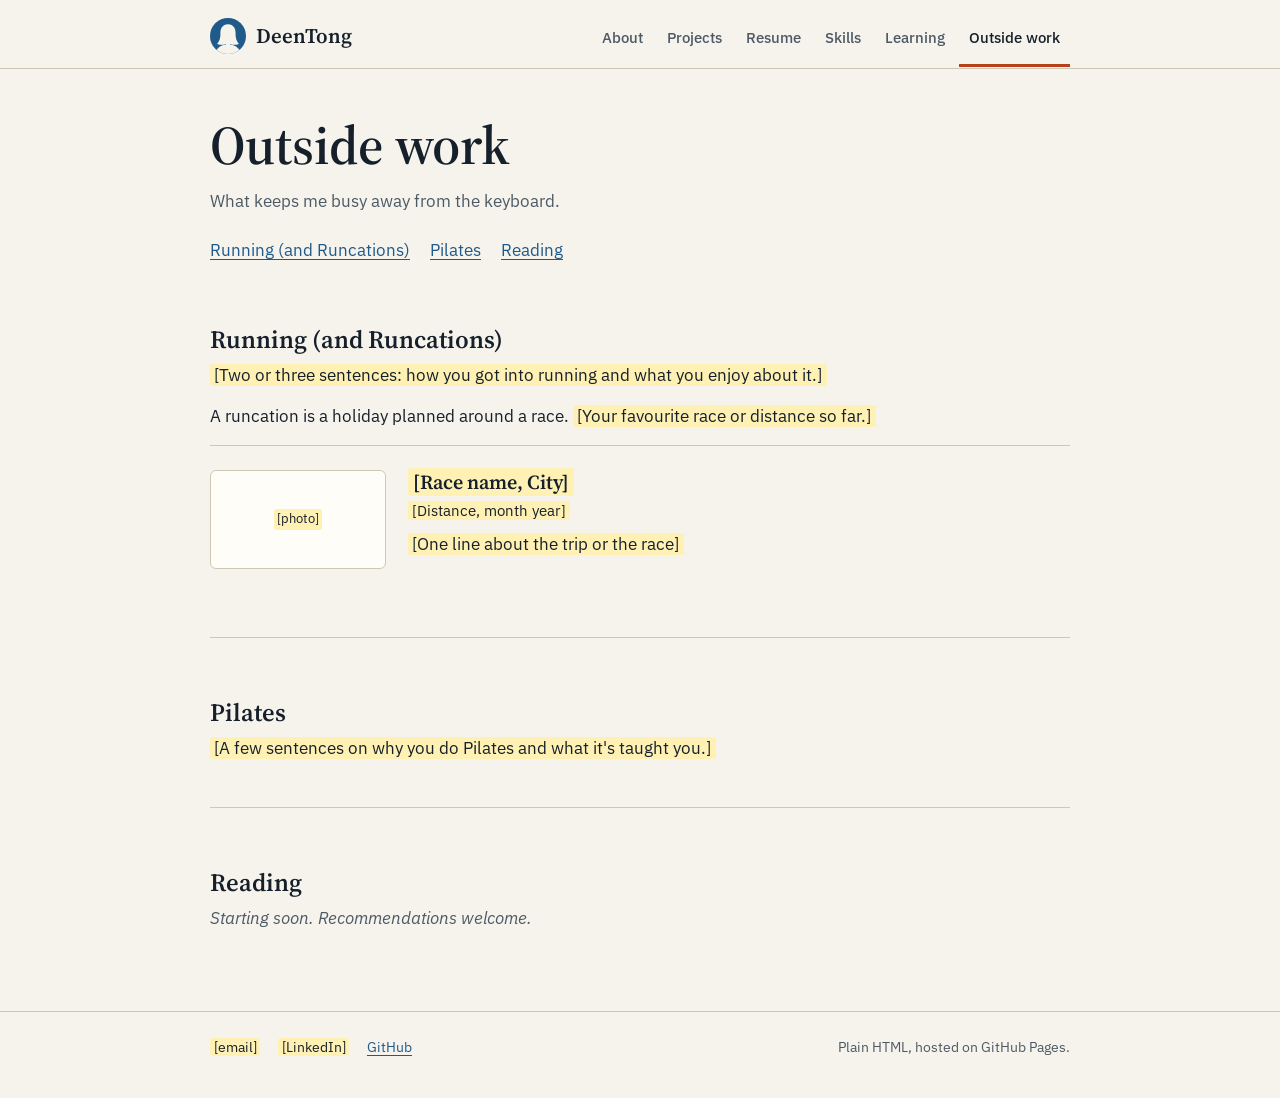
==== outside-work.html @ 31561c7c "Rebuild site as six tabs in the DeenTong design About, Projects, Resume, Skills, Learning and Outsid" ====
<!doctype html>
<html lang="en">
<head>
  <meta charset="utf-8">
  <meta name="viewport" content="width=device-width, initial-scale=1">
  <title>Outside work | DeenTong</title>
  <meta name="description" content="Running, runcations, Pilates and reading.">
  <link rel="icon" type="image/svg+xml" href="logo.svg">
  <link rel="preconnect" href="https://fonts.googleapis.com">
  <link rel="preconnect" href="https://fonts.gstatic.com" crossorigin>
  <link rel="stylesheet" href="https://fonts.googleapis.com/css2?family=Source+Serif+4:wght@400..700&family=IBM+Plex+Sans:wght@400;500;600&display=swap">
  <link rel="stylesheet" href="styles.css">
</head>
<body>
<a class="skip" href="#content">Skip to content</a>
<header class="site-header">
  <div class="inner">
    <a class="brand" href="index.html"><img src="logo.svg" alt="" width="36" height="36"><span>DeenTong</span></a>
    <nav class="tabs" aria-label="Main">
      <ul>
        <li><a href="index.html">About</a></li>
        <li><a href="projects.html">Projects</a></li>
        <li><a href="resume.html">Resume</a></li>
        <li><a href="skills.html">Skills</a></li>
        <li><a href="learning.html">Learning</a></li>
        <li><a href="outside-work.html" aria-current="page">Outside work</a></li>
      </ul>
    </nav>
  </div>
</header>
<main id="content">
<div class="page">
<h1>Outside work</h1>
<p class="intro">What keeps me busy away from the keyboard.</p>
<ul class="jump">
  <li><a href="#running">Running (and Runcations)</a></li>
  <li><a href="#pilates">Pilates</a></li>
  <li><a href="#reading">Reading</a></li>
</ul>

<section class="life" id="running" aria-labelledby="running-h">
  <h2 id="running-h">Running (and Runcations)</h2>
  <p><span class="todo">[Two or three sentences: how you got into running and what you enjoy about it.]</span></p>
  <p>A runcation is a holiday planned around a race. <span class="todo">[Your favourite race or distance so far.]</span></p>
  <ul class="rows">
    <li class="row">
      <div class="tile blank"><span class="todo">[photo]</span></div>
      <div>
        <h3><span class="todo">[Race name, City]</span></h3>
        <p class="by"><span class="todo">[Distance, month year]</span></p>
        <p class="take"><span class="todo">[One line about the trip or the race]</span></p>
      </div>
    </li>
  </ul>
</section>

<section class="life" id="pilates" aria-labelledby="pilates-h">
  <h2 id="pilates-h">Pilates</h2>
  <p><span class="todo">[A few sentences on why you do Pilates and what it's taught you.]</span></p>
</section>

<section class="life" id="reading" aria-labelledby="reading-h">
  <h2 id="reading-h">Reading</h2>
  <p class="soon">Starting soon. Recommendations welcome.</p>
</section>
</div>
</main>
<footer class="site-footer">
  <div class="inner">
    <ul>
      <li><span class="todo">[email]</span></li>
      <li><span class="todo">[LinkedIn]</span></li>
      <li><a href="https://github.com/tde-deentong">GitHub</a></li>
    </ul>
    <span>Plain HTML, hosted on GitHub Pages.</span>
  </div>
</footer>
</body>
</html>
---- styles.css ----
/* DeenTong site styles. Palette and type carried over from the deentong repo. */
:root {
  --bg: #F6F3EC; --fg: #16202B; --muted: #4d5a66; --line: #CFC7B5; --card: #FFFDF8;
  --accent: #B5411A; --link: #1F5A8A; --todo-bg: #fff0b3; --todo-fg: #16202B;
  --serif: 'Source Serif 4', Georgia, serif;
  --sans: 'IBM Plex Sans', system-ui, sans-serif;
}
@media (prefers-color-scheme: dark) {
  :root:not([data-theme="light"]) {
    --bg: #111a23; --fg: #F1EEE6; --muted: #a9b6c2; --line: #2f3f4f; --card: #16222d;
    --accent: #F0A070; --link: #8cc0ea; color-scheme: dark;
  }
}
:root[data-theme="dark"] {
  --bg: #111a23; --fg: #F1EEE6; --muted: #a9b6c2; --line: #2f3f4f; --card: #16222d;
  --accent: #F0A070; --link: #8cc0ea; color-scheme: dark;
}

* { box-sizing: border-box; }
html { scroll-behavior: smooth; scroll-padding-top: 16px; }
body {
  margin: 0; background: var(--bg); color: var(--fg);
  font-family: var(--sans); font-size: 17px; line-height: 1.6;
}
a { color: var(--link); text-underline-offset: 3px; }
:focus-visible { outline: 2px solid var(--accent); outline-offset: 3px; }
img { max-width: 100%; }

.skip { position: absolute; left: -999px; top: 8px; background: var(--fg); color: var(--bg); padding: 6px 12px; z-index: 10; }
.skip:focus { left: 16px; }

/* Header and tab bar */
.site-header { border-bottom: 1px solid var(--line); padding-inline: 16px; }
.site-header .inner {
  max-width: 860px; margin-inline: auto; padding-block: 18px 0;
  display: flex; flex-wrap: wrap; align-items: center; gap: 8px 28px;
}
.brand { display: flex; align-items: center; gap: 10px; text-decoration: none; color: var(--fg); padding-bottom: 14px; }
.brand img { width: 36px; height: 36px; }
.brand span { font-family: var(--serif); font-weight: 600; font-size: 1.3rem; }
.tabs { margin-left: auto; }
.tabs ul { list-style: none; margin: 0; padding: 0; display: flex; flex-wrap: wrap; gap: 0 4px; }
.tabs a {
  display: block; padding: 6px 10px 14px; color: var(--muted); text-decoration: none;
  font-size: 15px; font-weight: 500; border-bottom: 3px solid transparent;
}
.tabs a:hover { color: var(--fg); }
.tabs a[aria-current="page"] { color: var(--fg); border-bottom-color: var(--accent); }

/* Page body */
main { padding-inline: 16px; }
.page { max-width: 860px; margin-inline: auto; padding-block: 48px 64px; }
h1 { font-family: var(--serif); font-weight: 600; font-size: clamp(2.2rem, 6vw, 3.4rem); line-height: 1.05; margin: 0 0 14px; text-wrap: balance; }
h2 { font-family: var(--serif); font-weight: 600; font-size: 1.55rem; line-height: 1.2; margin: 52px 0 8px; }
h3 { font-family: var(--serif); font-weight: 600; font-size: 1.25rem; line-height: 1.25; margin: 0; }
p { margin: 0 0 14px; max-width: 40em; }
.lede { font-family: var(--serif); font-size: 1.3rem; line-height: 1.45; max-width: 34em; }
.intro { color: var(--muted); }
.todo { background: var(--todo-bg); color: var(--todo-fg); padding: 0 .25em; border-radius: 3px; }

.actions { display: flex; flex-wrap: wrap; gap: 10px; margin: 26px 0 0; }
.btn {
  display: inline-block; padding: 9px 18px; border-radius: 6px; font-weight: 600; font-size: 15px;
  text-decoration: none; border: 1.5px solid var(--fg); color: var(--fg);
}
.btn.primary { background: var(--fg); color: var(--bg); }
.btn:hover { border-color: var(--accent); }

/* About */
.hero { display: grid; grid-template-columns: 1fr auto; gap: 32px; align-items: start; }
.hero .logo { width: 120px; height: 120px; }
.facts { list-style: none; margin: 28px 0 0; padding: 0; display: grid; gap: 10px; }
.facts li { display: grid; grid-template-columns: 9rem 1fr; gap: 12px; }
.facts .k { color: var(--muted); }

/* Rows: Projects and Learning */
.rows { list-style: none; margin: 0; padding: 0; }
.row { display: grid; grid-template-columns: 176px 1fr; gap: 22px; padding: 24px 0; border-top: 1px solid var(--line); align-items: start; }
.row:last-child { border-bottom: 1px solid var(--line); }
.row[hidden] { display: none; }
.tile { display: block; aspect-ratio: 16 / 9; border-radius: 6px; overflow: hidden; background: var(--card); border: 1px solid var(--line); }
.tile img { display: block; width: 100%; height: 100%; object-fit: cover; }
.tile:hover img { filter: brightness(1.08); }
.tile.blank { display: grid; place-items: center; color: var(--muted); font-size: 13px; text-align: center; padding: 8px; text-decoration: none; }
.row h3 a { color: inherit; text-decoration: none; }
.row h3 a:hover { color: var(--accent); text-decoration: underline; }
.by { margin: 4px 0 0; color: var(--muted); font-size: 15px; }
.take { margin: 8px 0 0; }
.meta { display: flex; flex-wrap: wrap; gap: 4px 16px; margin: 10px 0 0; font-size: 14px; color: var(--muted); }
.kind { color: var(--accent); font-weight: 600; }

.detail { display: grid; grid-template-columns: 6.5rem 1fr; gap: 4px 14px; margin: 12px 0 0; }
.detail dt { color: var(--muted); font-size: 15px; }
.detail dd { margin: 0; }

.filters { display: flex; flex-wrap: wrap; gap: 8px; margin: 4px 0 14px; }
.filters button {
  font: inherit; font-size: 14px; padding: 5px 14px; border-radius: 999px; cursor: pointer;
  border: 1px solid var(--line); background: transparent; color: var(--fg);
}
.filters button[aria-pressed="true"] { background: var(--fg); color: var(--bg); border-color: var(--fg); }

/* Resume */
.resume details { border-top: 1px solid var(--line); }
.resume details:last-of-type { border-bottom: 1px solid var(--line); }
.resume summary {
  cursor: pointer; list-style: none; padding: 18px 0; display: flex; justify-content: space-between; align-items: center;
  font-family: var(--serif); font-weight: 600; font-size: 1.4rem;
}
.resume summary::-webkit-details-marker { display: none; }
.resume summary::after { content: "+"; font-family: var(--sans); font-weight: 400; color: var(--muted); font-size: 1.5rem; }
.resume details[open] summary::after { content: "\2212"; }
.resume .body { padding-bottom: 20px; }
.entry { margin: 0 0 22px; }
.entry .when { color: var(--muted); font-size: 15px; margin: 2px 0 6px; }
.entry ul { margin: 6px 0 0; padding-left: 1.2rem; max-width: 40em; }
.toggle-all { font: inherit; font-size: 14px; background: none; border: 0; color: var(--link); text-decoration: underline; cursor: pointer; padding: 0; margin: 0 0 12px; }

/* Skills */
.skill { padding: 26px 0; border-top: 1px solid var(--line); display: grid; grid-template-columns: 15rem 1fr; gap: 8px 28px; }
.skill:last-child { border-bottom: 1px solid var(--line); }
.skill .tools { margin: 0 0 8px; }
.skill .proof { margin: 0; font-size: 15px; color: var(--muted); }

/* Outside work */
.jump { display: flex; flex-wrap: wrap; gap: 8px 20px; margin: 22px 0 0; padding: 0; list-style: none; }
.life { padding-top: 8px; }
.life + .life { border-top: 1px solid var(--line); margin-top: 44px; }
.life .row:last-child { border-bottom: 0; }
.soon { color: var(--muted); font-style: italic; }

/* Footer */
.site-footer { border-top: 1px solid var(--line); padding: 24px 16px 40px; color: var(--muted); font-size: 14px; }
.site-footer .inner { max-width: 860px; margin-inline: auto; display: flex; flex-wrap: wrap; gap: 8px 24px; justify-content: space-between; }
.site-footer ul { list-style: none; margin: 0; padding: 0; display: flex; flex-wrap: wrap; gap: 6px 18px; }

@media (max-width: 640px) {
  .tabs { margin-left: 0; width: 100%; }
  .tabs a { padding: 6px 8px 12px; }
  .brand { padding-bottom: 4px; }
  .hero { grid-template-columns: 1fr; }
  .hero .logo { display: none; }
  .facts li { grid-template-columns: 1fr; gap: 0; }
  .row { grid-template-columns: 112px 1fr; gap: 14px; }
  .row h3 { font-size: 1.1rem; }
  .rows.projects .row { grid-template-columns: 1fr; }
  .rows.projects .tile { max-width: 240px; }
  .detail { grid-template-columns: 1fr; gap: 0; }
  .detail dd { margin-bottom: 8px; }
  .skill { grid-template-columns: 1fr; }
}

@media (prefers-reduced-motion: reduce) { html { scroll-behavior: auto; } }

/* Printing the resume: drop site chrome, open every section */
@media print {
  :root { --bg: #fff; --fg: #000; --muted: #333; --line: #bbb; --link: #000; }
  .site-header, .site-footer, .skip, .toggle-all, .actions { display: none !important; }
  .page { padding-block: 0; max-width: none; }
  body { font-size: 11pt; }
  .resume details > .body { display: block !important; }
  .resume summary::after, .resume details[open] summary::after { content: none; }
  .resume-hint { display: none; }
  .resume summary { padding: 10px 0 4px; font-size: 14pt; }
  .todo { background: none; }
  a { text-decoration: none; }
}
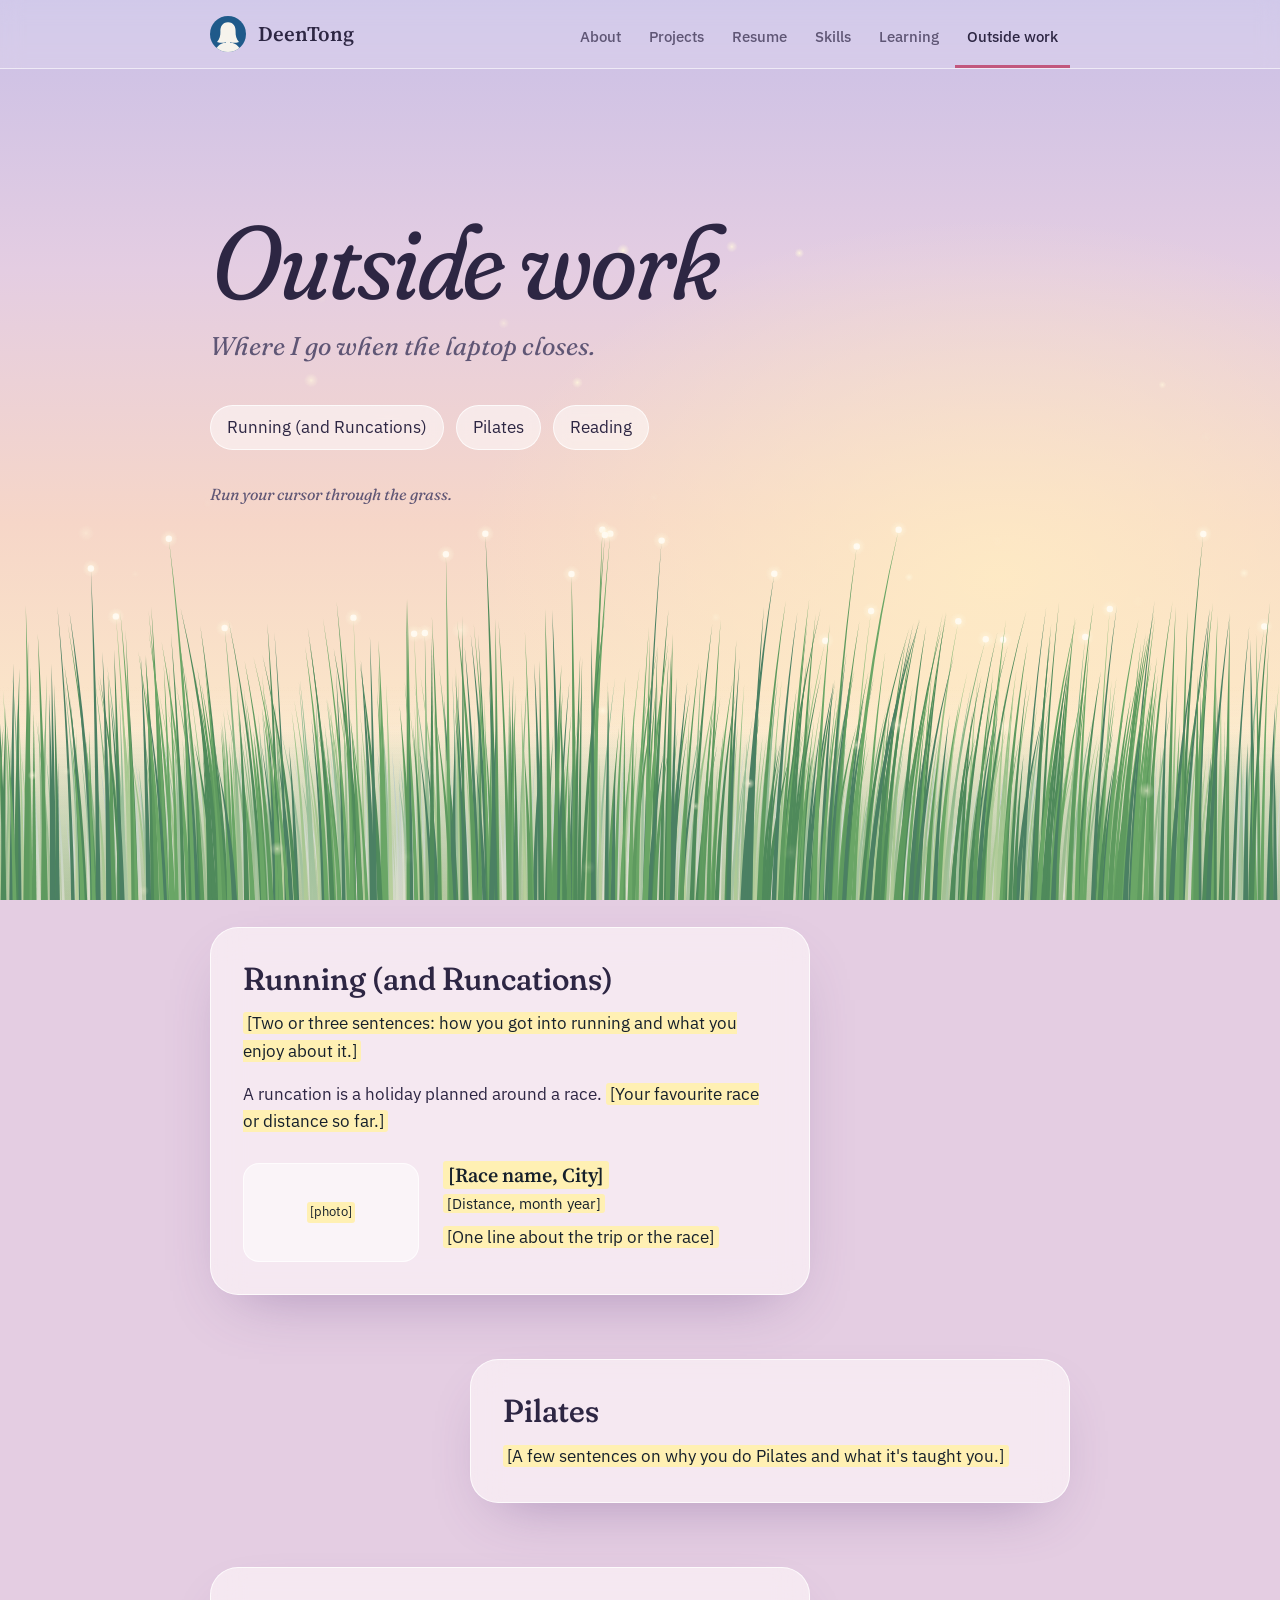
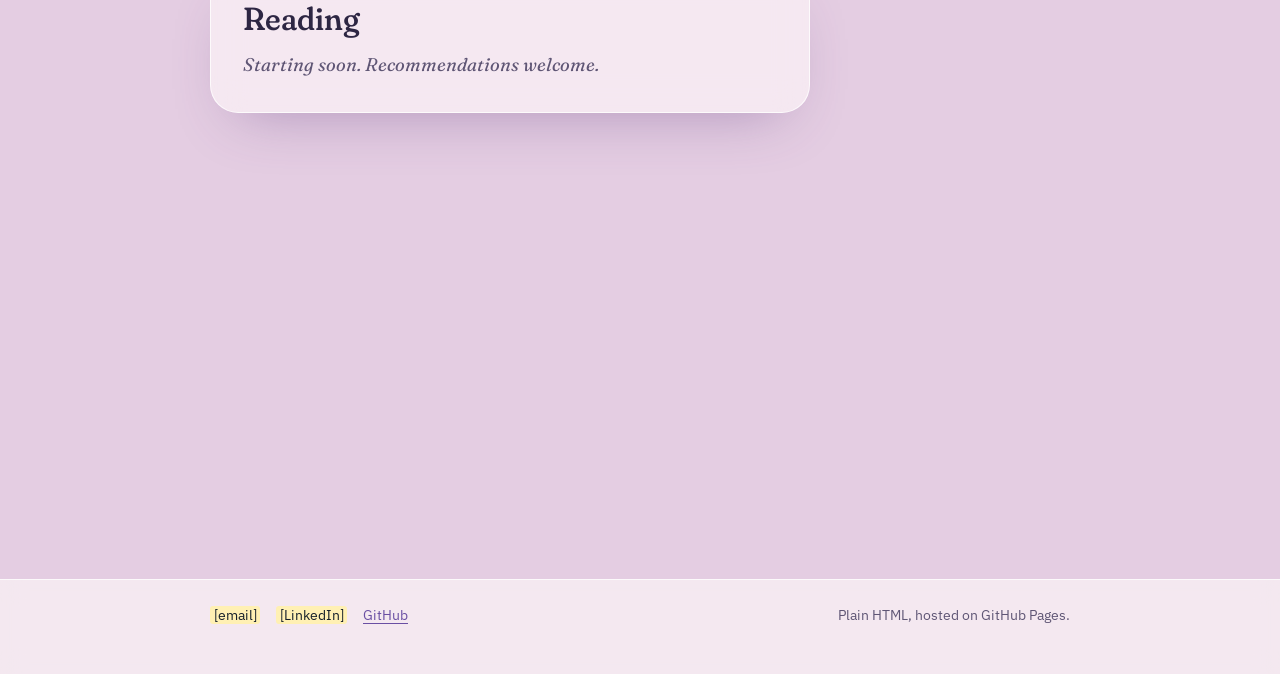
==== commit cffcc4fe: "Turn Outside work into an interactive meadow A canvas grass field sways in the wind and parts around" ====
--- a/outside-work.html
+++ b/outside-work.html
@@ -4,14 +4,17 @@
   <meta charset="utf-8">
   <meta name="viewport" content="width=device-width, initial-scale=1">
   <title>Outside work | DeenTong</title>
-  <meta name="description" content="Running, runcations, Pilates and reading.">
+  <meta name="description" content="Running, runcations, Pilates and reading, in a meadow you can run your cursor through.">
   <link rel="icon" type="image/svg+xml" href="logo.svg">
   <link rel="preconnect" href="https://fonts.googleapis.com">
   <link rel="preconnect" href="https://fonts.gstatic.com" crossorigin>
   <link rel="stylesheet" href="https://fonts.googleapis.com/css2?family=Source+Serif+4:wght@400..700&family=IBM+Plex+Sans:wght@400;500;600&display=swap">
+  <link rel="stylesheet" href="https://fonts.googleapis.com/css2?family=Fraunces:ital,opsz,wght,SOFT@0,9..144,300..600,100;1,9..144,300..600,100&display=swap">
   <link rel="stylesheet" href="styles.css">
+  <link rel="stylesheet" href="meadow.css">
 </head>
-<body>
+<body class="meadow">
+<canvas id="meadow" aria-hidden="true"></canvas>
 <a class="skip" href="#content">Skip to content</a>
 <header class="site-header">
   <div class="inner">
@@ -30,13 +33,16 @@
 </header>
 <main id="content">
 <div class="page">
-<h1>Outside work</h1>
-<p class="intro">What keeps me busy away from the keyboard.</p>
-<ul class="jump">
-  <li><a href="#running">Running (and Runcations)</a></li>
-  <li><a href="#pilates">Pilates</a></li>
-  <li><a href="#reading">Reading</a></li>
-</ul>
+<div class="meadow-hero">
+  <h1>Outside work</h1>
+  <p class="lede">Where I go when the laptop closes.</p>
+  <ul class="jump">
+    <li><a href="#running">Running (and Runcations)</a></li>
+    <li><a href="#pilates">Pilates</a></li>
+    <li><a href="#reading">Reading</a></li>
+  </ul>
+  <p class="hint" aria-hidden="true"><span class="mouse">Run your cursor through the grass.</span><span class="touch">Drag your finger through the grass.</span></p>
+</div>
 
 <section class="life" id="running" aria-labelledby="running-h">
   <h2 id="running-h">Running (and Runcations)</h2>
@@ -63,6 +69,8 @@
   <h2 id="reading-h">Reading</h2>
   <p class="soon">Starting soon. Recommendations welcome.</p>
 </section>
+
+<div class="meadow-end" aria-hidden="true"></div>
 </div>
 </main>
 <footer class="site-footer">
@@ -75,5 +83,6 @@
     <span>Plain HTML, hosted on GitHub Pages.</span>
   </div>
 </footer>
+<script src="meadow.js" defer></script>
 </body>
 </html>
--- a/styles.css
+++ b/styles.css
@@ -4,6 +4,8 @@
   --accent: #B5411A; --link: #1F5A8A; --todo-bg: #fff0b3; --todo-fg: #16202B;
   --serif: 'Source Serif 4', Georgia, serif;
   --sans: 'IBM Plex Sans', system-ui, sans-serif;
+  /* Spacing scale: use only these. Each step is about 1.5x the last. */
+  --s1: 4px; --s2: 8px; --s3: 12px; --s4: 16px; --s5: 24px; --s6: 32px; --s7: 48px; --s8: 64px; --s9: 96px;
 }
 @media (prefers-color-scheme: dark) {
   :root:not([data-theme="light"]) {
@@ -17,7 +19,7 @@
 }
 
 * { box-sizing: border-box; }
-html { scroll-behavior: smooth; scroll-padding-top: 16px; }
+html { scroll-behavior: smooth; scroll-padding-top: var(--s4); }
 body {
   margin: 0; background: var(--bg); color: var(--fg);
   font-family: var(--sans); font-size: 17px; line-height: 1.6;
@@ -26,76 +28,76 @@
 :focus-visible { outline: 2px solid var(--accent); outline-offset: 3px; }
 img { max-width: 100%; }
 
-.skip { position: absolute; left: -999px; top: 8px; background: var(--fg); color: var(--bg); padding: 6px 12px; z-index: 10; }
-.skip:focus { left: 16px; }
+.skip { position: absolute; left: -999px; top: var(--s2); background: var(--fg); color: var(--bg); padding: var(--s2) var(--s3); z-index: 10; }
+.skip:focus { left: var(--s4); }
 
 /* Header and tab bar */
-.site-header { border-bottom: 1px solid var(--line); padding-inline: 16px; }
+.site-header { border-bottom: 1px solid var(--line); padding-inline: var(--s4); }
 .site-header .inner {
-  max-width: 860px; margin-inline: auto; padding-block: 18px 0;
-  display: flex; flex-wrap: wrap; align-items: center; gap: 8px 28px;
+  max-width: 860px; margin-inline: auto; padding-block: var(--s4) 0;
+  display: flex; flex-wrap: wrap; align-items: center; gap: var(--s2) var(--s6);
 }
-.brand { display: flex; align-items: center; gap: 10px; text-decoration: none; color: var(--fg); padding-bottom: 14px; }
+.brand { display: flex; align-items: center; gap: var(--s3); text-decoration: none; color: var(--fg); padding-bottom: var(--s4); }
 .brand img { width: 36px; height: 36px; }
 .brand span { font-family: var(--serif); font-weight: 600; font-size: 1.3rem; }
 .tabs { margin-left: auto; }
-.tabs ul { list-style: none; margin: 0; padding: 0; display: flex; flex-wrap: wrap; gap: 0 4px; }
+.tabs ul { list-style: none; margin: 0; padding: 0; display: flex; flex-wrap: wrap; gap: 0 var(--s1); }
 .tabs a {
-  display: block; padding: 6px 10px 14px; color: var(--muted); text-decoration: none;
+  display: block; padding: var(--s2) var(--s3) var(--s4); color: var(--muted); text-decoration: none;
   font-size: 15px; font-weight: 500; border-bottom: 3px solid transparent;
 }
 .tabs a:hover { color: var(--fg); }
 .tabs a[aria-current="page"] { color: var(--fg); border-bottom-color: var(--accent); }
 
 /* Page body */
-main { padding-inline: 16px; }
-.page { max-width: 860px; margin-inline: auto; padding-block: 48px 64px; }
-h1 { font-family: var(--serif); font-weight: 600; font-size: clamp(2.2rem, 6vw, 3.4rem); line-height: 1.05; margin: 0 0 14px; text-wrap: balance; }
-h2 { font-family: var(--serif); font-weight: 600; font-size: 1.55rem; line-height: 1.2; margin: 52px 0 8px; }
+main { padding-inline: var(--s4); }
+.page { max-width: 860px; margin-inline: auto; padding-block: var(--s7) var(--s9); }
+h1 { font-family: var(--serif); font-weight: 600; font-size: clamp(2.2rem, 6vw, 3.4rem); line-height: 1.05; margin: 0 0 var(--s4); text-wrap: balance; }
+h2 { font-family: var(--serif); font-weight: 600; font-size: 1.55rem; line-height: 1.2; margin: var(--s8) 0 var(--s3); }
 h3 { font-family: var(--serif); font-weight: 600; font-size: 1.25rem; line-height: 1.25; margin: 0; }
-p { margin: 0 0 14px; max-width: 40em; }
+p { margin: 0 0 var(--s4); max-width: 40em; }
 .lede { font-family: var(--serif); font-size: 1.3rem; line-height: 1.45; max-width: 34em; }
 .intro { color: var(--muted); }
 .todo { background: var(--todo-bg); color: var(--todo-fg); padding: 0 .25em; border-radius: 3px; }
 
-.actions { display: flex; flex-wrap: wrap; gap: 10px; margin: 26px 0 0; }
+.actions { display: flex; flex-wrap: wrap; gap: var(--s3); margin: var(--s6) 0 0; }
 .btn {
-  display: inline-block; padding: 9px 18px; border-radius: 6px; font-weight: 600; font-size: 15px;
+  display: inline-block; padding: var(--s3) var(--s5); border-radius: 6px; font-weight: 600; font-size: 15px;
   text-decoration: none; border: 1.5px solid var(--fg); color: var(--fg);
 }
 .btn.primary { background: var(--fg); color: var(--bg); }
 .btn:hover { border-color: var(--accent); }
 
 /* About */
-.hero { display: grid; grid-template-columns: 1fr auto; gap: 32px; align-items: start; }
+.hero { display: grid; grid-template-columns: 1fr auto; gap: var(--s6); align-items: start; }
 .hero .logo { width: 120px; height: 120px; }
-.facts { list-style: none; margin: 28px 0 0; padding: 0; display: grid; gap: 10px; }
-.facts li { display: grid; grid-template-columns: 9rem 1fr; gap: 12px; }
+.facts { list-style: none; margin: var(--s2) 0 0; padding: 0; display: grid; gap: var(--s3); }
+.facts li { display: grid; grid-template-columns: 9rem 1fr; gap: var(--s3); }
 .facts .k { color: var(--muted); }
 
 /* Rows: Projects and Learning */
 .rows { list-style: none; margin: 0; padding: 0; }
-.row { display: grid; grid-template-columns: 176px 1fr; gap: 22px; padding: 24px 0; border-top: 1px solid var(--line); align-items: start; }
+.row { display: grid; grid-template-columns: 176px 1fr; gap: var(--s5); padding: var(--s6) 0; border-top: 1px solid var(--line); align-items: start; }
 .row:last-child { border-bottom: 1px solid var(--line); }
 .row[hidden] { display: none; }
 .tile { display: block; aspect-ratio: 16 / 9; border-radius: 6px; overflow: hidden; background: var(--card); border: 1px solid var(--line); }
 .tile img { display: block; width: 100%; height: 100%; object-fit: cover; }
 .tile:hover img { filter: brightness(1.08); }
-.tile.blank { display: grid; place-items: center; color: var(--muted); font-size: 13px; text-align: center; padding: 8px; text-decoration: none; }
+.tile.blank { display: grid; place-items: center; color: var(--muted); font-size: 13px; text-align: center; padding: var(--s2); text-decoration: none; }
 .row h3 a { color: inherit; text-decoration: none; }
 .row h3 a:hover { color: var(--accent); text-decoration: underline; }
-.by { margin: 4px 0 0; color: var(--muted); font-size: 15px; }
-.take { margin: 8px 0 0; }
-.meta { display: flex; flex-wrap: wrap; gap: 4px 16px; margin: 10px 0 0; font-size: 14px; color: var(--muted); }
+.by { margin: var(--s1) 0 0; color: var(--muted); font-size: 15px; }
+.take { margin: var(--s2) 0 0; }
+.meta { display: flex; flex-wrap: wrap; gap: var(--s1) var(--s4); margin: var(--s3) 0 0; font-size: 14px; color: var(--muted); }
 .kind { color: var(--accent); font-weight: 600; }
 
-.detail { display: grid; grid-template-columns: 6.5rem 1fr; gap: 4px 14px; margin: 12px 0 0; }
+.detail { display: grid; grid-template-columns: 6.5rem 1fr; gap: var(--s1) var(--s4); margin: var(--s3) 0 0; }
 .detail dt { color: var(--muted); font-size: 15px; }
 .detail dd { margin: 0; }
 
-.filters { display: flex; flex-wrap: wrap; gap: 8px; margin: 4px 0 14px; }
+.filters { display: flex; flex-wrap: wrap; gap: var(--s2); margin: var(--s1) 0 var(--s4); }
 .filters button {
-  font: inherit; font-size: 14px; padding: 5px 14px; border-radius: 999px; cursor: pointer;
+  font: inherit; font-size: 14px; padding: var(--s1) var(--s4); border-radius: 999px; cursor: pointer;
   border: 1px solid var(--line); background: transparent; color: var(--fg);
 }
 .filters button[aria-pressed="true"] { background: var(--fg); color: var(--bg); border-color: var(--fg); }
@@ -104,49 +106,49 @@
 .resume details { border-top: 1px solid var(--line); }
 .resume details:last-of-type { border-bottom: 1px solid var(--line); }
 .resume summary {
-  cursor: pointer; list-style: none; padding: 18px 0; display: flex; justify-content: space-between; align-items: center;
+  cursor: pointer; list-style: none; padding: var(--s4) 0; display: flex; justify-content: space-between; align-items: center;
   font-family: var(--serif); font-weight: 600; font-size: 1.4rem;
 }
 .resume summary::-webkit-details-marker { display: none; }
 .resume summary::after { content: "+"; font-family: var(--sans); font-weight: 400; color: var(--muted); font-size: 1.5rem; }
 .resume details[open] summary::after { content: "\2212"; }
-.resume .body { padding-bottom: 20px; }
-.entry { margin: 0 0 22px; }
-.entry .when { color: var(--muted); font-size: 15px; margin: 2px 0 6px; }
-.entry ul { margin: 6px 0 0; padding-left: 1.2rem; max-width: 40em; }
-.toggle-all { font: inherit; font-size: 14px; background: none; border: 0; color: var(--link); text-decoration: underline; cursor: pointer; padding: 0; margin: 0 0 12px; }
+.resume .body { padding-bottom: var(--s5); }
+.entry { margin: 0 0 var(--s6); }
+.entry .when { color: var(--muted); font-size: 15px; margin: var(--s1) 0 var(--s2); }
+.entry ul { margin: var(--s2) 0 0; padding-left: 1.2rem; max-width: 40em; }
+.toggle-all { font: inherit; font-size: 14px; background: none; border: 0; color: var(--link); text-decoration: underline; cursor: pointer; padding: 0; margin: 0 0 var(--s3); }
 
 /* Skills */
-.skill { padding: 26px 0; border-top: 1px solid var(--line); display: grid; grid-template-columns: 15rem 1fr; gap: 8px 28px; }
+.skill { padding: var(--s6) 0; border-top: 1px solid var(--line); display: grid; grid-template-columns: 15rem 1fr; gap: var(--s2) var(--s6); }
 .skill:last-child { border-bottom: 1px solid var(--line); }
-.skill .tools { margin: 0 0 8px; }
+.skill .tools { margin: 0 0 var(--s2); }
 .skill .proof { margin: 0; font-size: 15px; color: var(--muted); }
 
 /* Outside work */
-.jump { display: flex; flex-wrap: wrap; gap: 8px 20px; margin: 22px 0 0; padding: 0; list-style: none; }
-.life { padding-top: 8px; }
-.life + .life { border-top: 1px solid var(--line); margin-top: 44px; }
+.jump { display: flex; flex-wrap: wrap; gap: var(--s2) var(--s5); margin: var(--s5) 0 0; padding: 0; list-style: none; }
+.life { padding-top: var(--s2); }
+.life + .life { border-top: 1px solid var(--line); margin-top: var(--s7); }
 .life .row:last-child { border-bottom: 0; }
 .soon { color: var(--muted); font-style: italic; }
 
 /* Footer */
-.site-footer { border-top: 1px solid var(--line); padding: 24px 16px 40px; color: var(--muted); font-size: 14px; }
-.site-footer .inner { max-width: 860px; margin-inline: auto; display: flex; flex-wrap: wrap; gap: 8px 24px; justify-content: space-between; }
-.site-footer ul { list-style: none; margin: 0; padding: 0; display: flex; flex-wrap: wrap; gap: 6px 18px; }
+.site-footer { border-top: 1px solid var(--line); padding: var(--s5) var(--s4) var(--s7); color: var(--muted); font-size: 14px; }
+.site-footer .inner { max-width: 860px; margin-inline: auto; display: flex; flex-wrap: wrap; gap: var(--s2) var(--s5); justify-content: space-between; }
+.site-footer ul { list-style: none; margin: 0; padding: 0; display: flex; flex-wrap: wrap; gap: var(--s1) var(--s4); }
 
 @media (max-width: 640px) {
   .tabs { margin-left: 0; width: 100%; }
-  .tabs a { padding: 6px 8px 12px; }
-  .brand { padding-bottom: 4px; }
+  .tabs a { padding: var(--s2) var(--s2) var(--s3); }
+  .brand { padding-bottom: var(--s1); }
   .hero { grid-template-columns: 1fr; }
   .hero .logo { display: none; }
   .facts li { grid-template-columns: 1fr; gap: 0; }
-  .row { grid-template-columns: 112px 1fr; gap: 14px; }
+  .row { grid-template-columns: 112px 1fr; gap: var(--s4); }
   .row h3 { font-size: 1.1rem; }
   .rows.projects .row { grid-template-columns: 1fr; }
   .rows.projects .tile { max-width: 240px; }
   .detail { grid-template-columns: 1fr; gap: 0; }
-  .detail dd { margin-bottom: 8px; }
+  .detail dd { margin-bottom: var(--s2); }
   .skill { grid-template-columns: 1fr; }
 }
 
@@ -161,7 +163,17 @@
   .resume details > .body { display: block !important; }
   .resume summary::after, .resume details[open] summary::after { content: none; }
   .resume-hint { display: none; }
-  .resume summary { padding: 10px 0 4px; font-size: 14pt; }
+  .resume summary { padding: var(--s3) 0 var(--s1); font-size: 14pt; }
   .todo { background: none; }
   a { text-decoration: none; }
 }
+
+/* Content pass 2: highlights, resume sub-roles, skills headings */
+.highlights { margin: var(--s2) 0 0; padding-left: 1.2rem; max-width: 44em; display: grid; gap: var(--s3); }
+.highlights a { font-size: 15px; white-space: nowrap; }
+h4 { font-family: var(--sans); font-weight: 600; font-size: 1rem; margin: var(--s3) 0 0; }
+.entry h3 { font-size: 1.2rem; }
+.sub { margin: var(--s5) 0 0; padding-left: var(--s4); border-left: 2px solid var(--line); }
+.sub h4 { margin: 0; }
+.sub .when { margin: 0 0 var(--s1); }
+.skill h2 { margin: 0; font-size: 1.3rem; }
--- a/meadow.css
+++ b/meadow.css
@@ -0,0 +1,96 @@
+/* Outside work: a dreamy meadow. Loaded only by outside-work.html, after styles.css. */
+
+body.meadow {
+  --fg: #2d2643; --muted: #5f5675; --accent: #c2577d; --link: #6a4fa3;
+  --line: rgba(255, 255, 255, 0.6);
+  --card-bg: rgba(255, 252, 250, 0.58); --card-edge: rgba(255, 255, 255, 0.75);
+  --card-shadow: 0 24px 60px -28px rgba(96, 62, 128, 0.45);
+  --pill-bg: rgba(255, 255, 255, 0.5);
+  --dream: 'Fraunces', 'Source Serif 4', Georgia, serif;
+  --sky:
+    radial-gradient(60vmax 40vmax at 78% 64%, rgba(255, 236, 196, 0.85), rgba(255, 236, 196, 0) 70%),
+    linear-gradient(180deg, #c9bfe6 0%, #e4cde2 30%, #f6d6c8 58%, #fbe6c9 80%, #f3efd8 100%);
+  min-height: 100vh;
+  background: #e4cde2;
+}
+@media (prefers-color-scheme: dark) {
+  body.meadow {
+    --fg: #f0ecff; --muted: #bdb6dc; --accent: #f3a9c6; --link: #cdb9ff;
+    --line: rgba(255, 255, 255, 0.16);
+    --card-bg: rgba(26, 24, 60, 0.55); --card-edge: rgba(255, 255, 255, 0.14);
+    --card-shadow: 0 24px 60px -24px rgba(0, 0, 0, 0.6);
+    --pill-bg: rgba(255, 255, 255, 0.1);
+    --sky:
+      radial-gradient(40vmax 30vmax at 80% 22%, rgba(214, 220, 255, 0.28), rgba(214, 220, 255, 0) 70%),
+      linear-gradient(180deg, #11163a 0%, #1f2456 40%, #34306a 75%, #3f3570 100%);
+    background: #1f2456;
+  }
+}
+
+#meadow { position: fixed; inset: 0; z-index: 0; pointer-events: none; background: var(--sky); }
+body.meadow .site-header, body.meadow main, body.meadow .site-footer { position: relative; z-index: 1; }
+
+body.meadow .site-header {
+  background: rgba(255, 255, 255, 0.16);
+  -webkit-backdrop-filter: blur(10px); backdrop-filter: blur(10px);
+  border-bottom-color: var(--line);
+}
+
+/* Opening view: the title floats in the sky, the field sits below */
+.meadow-hero {
+  min-height: calc(100vh - 90px);
+  display: flex; flex-direction: column; justify-content: flex-start;
+  padding-top: clamp(var(--s6), 12vh, var(--s9));
+}
+body.meadow h1 {
+  font-family: var(--dream); font-style: italic; font-weight: 400;
+  font-variation-settings: 'SOFT' 100, 'opsz' 144;
+  font-size: clamp(3.2rem, 11vw, 6.5rem); line-height: 0.95; letter-spacing: -0.01em;
+  margin: 0 0 var(--s4);
+}
+body.meadow .lede { font-family: var(--dream); font-style: italic; font-size: clamp(1.25rem, 3vw, 1.6rem); color: var(--muted); }
+
+body.meadow .jump { gap: var(--s3); margin-top: var(--s5); }
+body.meadow .jump a {
+  display: inline-block; padding: var(--s2) var(--s4); border-radius: 999px;
+  background: var(--pill-bg); border: 1px solid var(--card-edge); color: var(--fg); text-decoration: none;
+  -webkit-backdrop-filter: blur(8px); backdrop-filter: blur(8px);
+}
+body.meadow .jump a:hover { background: var(--card-bg); color: var(--accent); }
+
+.hint { margin-top: var(--s6); font-family: var(--dream); font-style: italic; color: var(--muted); font-size: 1rem; }
+.hint .touch { display: none; }
+@media (hover: none) { .hint .mouse { display: none; } .hint .touch { display: inline; } }
+
+/* Floating cards */
+body.meadow .life {
+  max-width: 600px; margin: 0 0 var(--s8); padding: var(--s6);
+  background: var(--card-bg); border: 1px solid var(--card-edge); border-radius: 28px;
+  box-shadow: var(--card-shadow);
+  -webkit-backdrop-filter: blur(16px) saturate(1.2); backdrop-filter: blur(16px) saturate(1.2);
+}
+body.meadow .life + .life { border-top: 1px solid var(--card-edge); margin-top: 0; }
+body.meadow .life:nth-of-type(even) { margin-left: auto; }
+body.meadow .life h2 {
+  font-family: var(--dream); font-weight: 500; font-variation-settings: 'SOFT' 100, 'opsz' 72;
+  font-size: 2rem; margin: 0 0 var(--s3);
+}
+body.meadow .life p:last-child { margin-bottom: 0; }
+body.meadow .life .rows { margin-top: var(--s4); }
+body.meadow .life .row { border: 0; padding: var(--s3) 0 0; }
+body.meadow .tile { background: var(--pill-bg); border-color: var(--card-edge); border-radius: 16px; }
+body.meadow .soon { font-family: var(--dream); font-size: 1.15rem; }
+
+/* Room at the end so the field shows again below the last card */
+.meadow-end { height: 34vh; }
+
+body.meadow .site-footer {
+  background: var(--card-bg); border-top-color: var(--card-edge);
+  -webkit-backdrop-filter: blur(12px); backdrop-filter: blur(12px);
+}
+
+@media (max-width: 640px) {
+  .meadow-hero { min-height: calc(100vh - 130px); }
+  body.meadow .life { padding: var(--s5); border-radius: 22px; margin-bottom: var(--s7); }
+  body.meadow .life h2 { font-size: 1.6rem; }
+}
